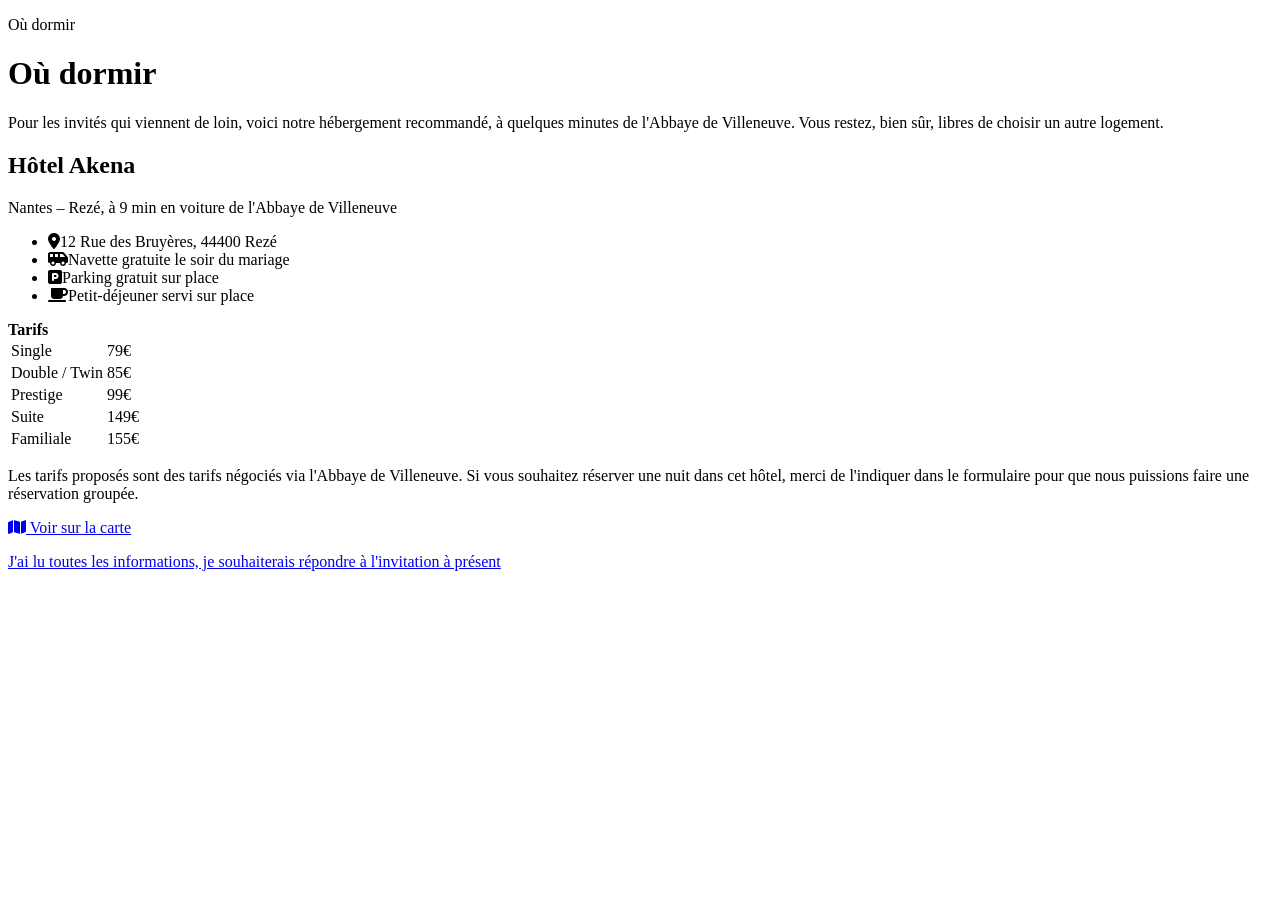
==== hebergement.html @ 142c649a "Add files via upload" ====
<!DOCTYPE html>
<html lang="fr">
<head>
  <meta charset="UTF-8">
  <meta name="viewport" content="width=device-width, initial-scale=1">
  <title>Où dormir - Solène & Vincent</title>
  <meta name="description" content="Mariage de Solène & Vincent — 3 juillet 2027">
  <link rel="preconnect" href="https://fonts.googleapis.com">
  <link rel="preconnect" href="https://fonts.gstatic.com" crossorigin>
  <link href="https://fonts.googleapis.com/css2?family=Great+Vibes&family=Montserrat:wght@400;500;600&family=Playfair+Display:ital,wght@0,400;0,500;0,600;1,400&display=swap" rel="stylesheet">
  <link rel="stylesheet" href="https://cdnjs.cloudflare.com/ajax/libs/font-awesome/6.5.1/css/all.min.css">
  <link rel="stylesheet" href="css/style.css">
  <link rel="icon" href="data:image/svg+xml,%3Csvg xmlns='http://www.w3.org/2000/svg' viewBox='0 0 64 64'%3E%3Ccircle cx='32' cy='32' r='30' fill='%23faf8f2' stroke='%233c5679' stroke-width='2'/%3E%3Ctext x='32' y='40' font-family='Georgia' font-size='22' fill='%233c5679' text-anchor='middle'%3ES%7CV%3C/text%3E%3C/svg%3E">
</head>
<body>
<header id="site-header"></header>
<main>
<div class="page-intro">
  <p class="eyebrow">Où dormir</p>
  <h1>Où dormir</h1>
  <p class="lead">Pour les invités qui viennent de loin, voici notre hébergement recommandé, à quelques minutes de l'Abbaye de Villeneuve. Vous restez, bien sûr, libres de choisir un autre logement.</p>
</div>
<section>
  <div class="container">
    <div class="feature">
      <div class="feature-img" data-bg="images/hotel.jpg|https://files.cdn-files-a.com/uploads/12627995/normal_6af47a6040225.jpg" role="img" aria-label="Hôtel Akena"></div>
      <div class="feature-body">
        <h2>Hôtel Akena</h2>
        <p class="sub">Nantes – Rezé, à 9 min en voiture de l'Abbaye de Villeneuve</p>
        <ul class="info-list">
          <li><i class="fa-solid fa-location-dot"></i><span>12 Rue des Bruyères, 44400 Rezé</span></li>
          <li><i class="fa-solid fa-van-shuttle"></i><span>Navette gratuite le soir du mariage</span></li>
          <li><i class="fa-solid fa-square-parking"></i><span>Parking gratuit sur place</span></li>
          <li><i class="fa-solid fa-mug-saucer"></i><span>Petit-déjeuner servi sur place</span></li>
        </ul>
        <div class="prices"><strong>Tarifs</strong><table><tr><td>Single</td><td>79€</td></tr><tr><td>Double / Twin</td><td>85€</td></tr><tr><td>Prestige</td><td>99€</td></tr><tr><td>Suite</td><td>149€</td></tr><tr><td>Familiale</td><td>155€</td></tr></table></div>
        <p class="note">Les tarifs proposés sont des tarifs négociés via l'Abbaye de Villeneuve. Si vous souhaitez réserver une nuit dans cet hôtel, merci de l'indiquer dans le formulaire pour que nous puissions faire une réservation groupée.</p>
        <p><a class="map-link" target="_blank" rel="noopener" href="https://www.google.com/maps/search/?api=1&amp;query=12+Rue+des+Bruy%C3%A8res,+44400+Rez%C3%A9"><i class="fa-solid fa-map"></i> Voir sur la carte</a></p>
      </div>
    </div>
  </div>
</section>
<section class="cta"><a href="rsvp.html" class="btn">J'ai lu toutes les informations, je souhaiterais répondre à l'invitation à présent</a></section>
</main>
<footer id="site-footer"></footer>
<script src="js/main.js"></script>
</body>
</html>
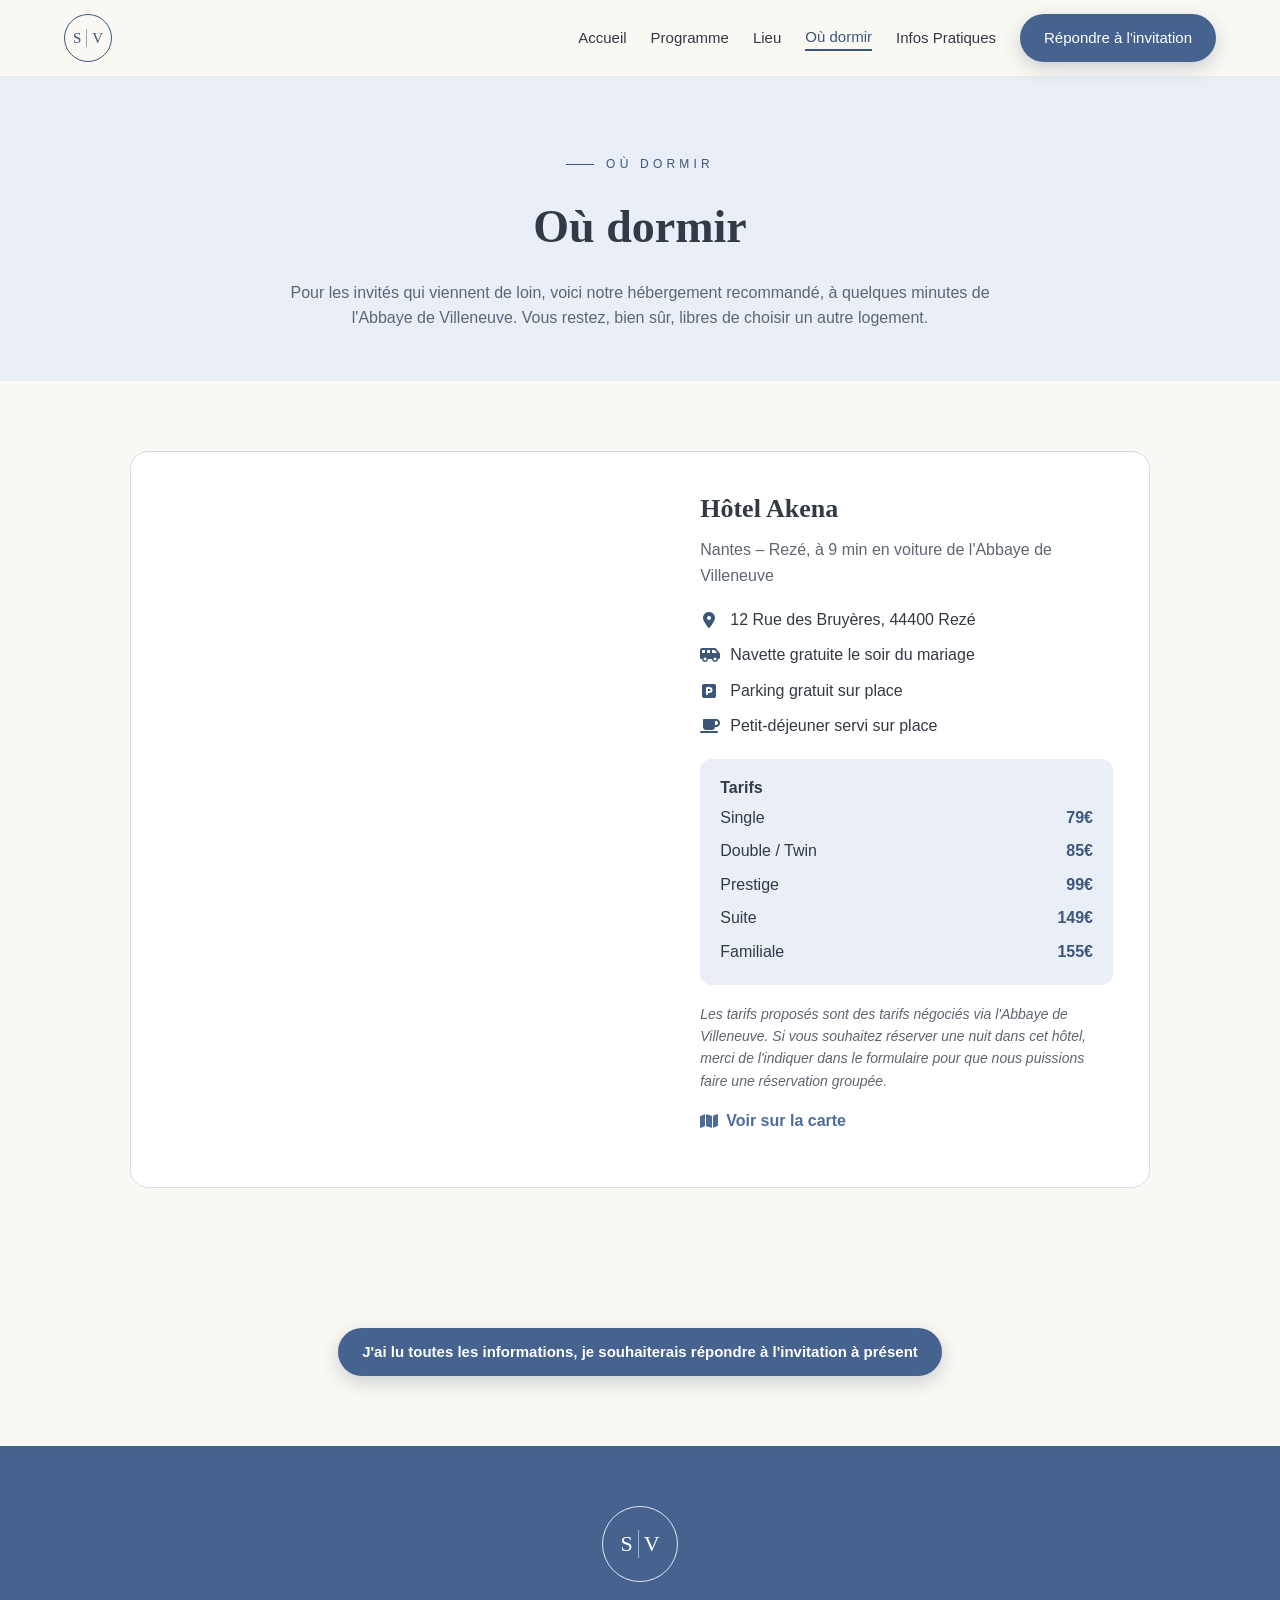
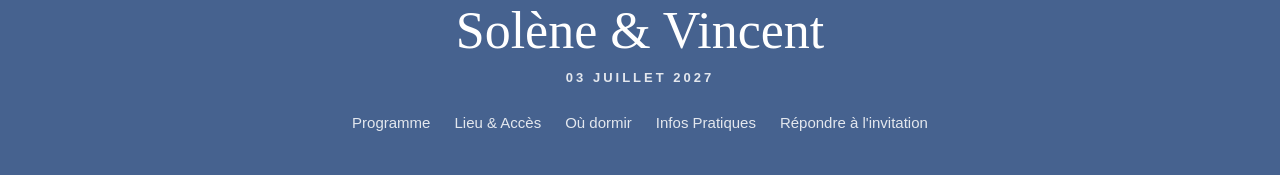
==== commit 0b604695: "Add files via upload" ====
--- a/hebergement.html
+++ b/hebergement.html
@@ -9,7 +9,7 @@
   <link rel="preconnect" href="https://fonts.gstatic.com" crossorigin>
   <link href="https://fonts.googleapis.com/css2?family=Great+Vibes&family=Montserrat:wght@400;500;600&family=Playfair+Display:ital,wght@0,400;0,500;0,600;1,400&display=swap" rel="stylesheet">
   <link rel="stylesheet" href="https://cdnjs.cloudflare.com/ajax/libs/font-awesome/6.5.1/css/all.min.css">
-  <link rel="stylesheet" href="css/style.css">
+  <link rel="stylesheet" href="style.css">
   <link rel="icon" href="data:image/svg+xml,%3Csvg xmlns='http://www.w3.org/2000/svg' viewBox='0 0 64 64'%3E%3Ccircle cx='32' cy='32' r='30' fill='%23faf8f2' stroke='%233c5679' stroke-width='2'/%3E%3Ctext x='32' y='40' font-family='Georgia' font-size='22' fill='%233c5679' text-anchor='middle'%3ES%7CV%3C/text%3E%3C/svg%3E">
 </head>
 <body>
@@ -23,7 +23,7 @@
 <section>
   <div class="container">
     <div class="feature">
-      <div class="feature-img" data-bg="images/hotel.jpg|https://files.cdn-files-a.com/uploads/12627995/normal_6af47a6040225.jpg" role="img" aria-label="Hôtel Akena"></div>
+      <div class="feature-img" data-bg="hotel.jpg|https://files.cdn-files-a.com/uploads/12627995/normal_6af47a6040225.jpg" role="img" aria-label="Hôtel Akena"></div>
       <div class="feature-body">
         <h2>Hôtel Akena</h2>
         <p class="sub">Nantes – Rezé, à 9 min en voiture de l'Abbaye de Villeneuve</p>
@@ -43,6 +43,6 @@
 <section class="cta"><a href="rsvp.html" class="btn">J'ai lu toutes les informations, je souhaiterais répondre à l'invitation à présent</a></section>
 </main>
 <footer id="site-footer"></footer>
-<script src="js/main.js"></script>
+<script src="main.js"></script>
 </body>
 </html>
--- a/style.css
+++ b/style.css
@@ -0,0 +1,230 @@
+:root {
+  --cream: #faf8f2;
+  --cream-2: #f3efe4;
+  --blue: #3c5679;
+  --blue-btn: #46628f;
+  --blue-light: #e9eef7;
+  --link: #4e6d9c;
+  --text: #323a45;
+  --muted: #5d6673;
+  --border: #d6dbe5;
+  --radius: 18px;
+  --serif: "Playfair Display", Georgia, serif;
+  --script: "Great Vibes", cursive;
+  --sans: "Montserrat", Arial, sans-serif;
+}
+
+* { box-sizing: border-box; }
+html { scroll-behavior: smooth; }
+body {
+  margin: 0;
+  font-family: var(--sans);
+  color: var(--text);
+  background: var(--cream);
+  line-height: 1.6;
+}
+img { max-width: 100%; display: block; }
+a { color: var(--link); text-decoration: none; }
+a:hover { text-decoration: underline; }
+
+/* ---------- Header ---------- */
+.site-header {
+  position: sticky; top: 0; z-index: 50;
+  background: rgba(250, 248, 242, 0.92);
+  backdrop-filter: blur(8px);
+  border-bottom: 1px solid rgba(60, 86, 121, 0.08);
+}
+.header-inner {
+  max-width: 1200px; margin: 0 auto;
+  display: flex; align-items: center; justify-content: space-between;
+  padding: 14px 24px;
+}
+.monogram {
+  width: 48px; height: 48px; border-radius: 50%;
+  border: 1px solid var(--blue);
+  display: flex; align-items: center; justify-content: center;
+  font-family: var(--serif); color: var(--blue); font-size: 15px;
+  gap: 5px; text-decoration: none !important;
+}
+.monogram i { width: 1px; height: 18px; background: var(--blue); opacity: .5; }
+.nav { display: flex; align-items: center; gap: 24px; }
+.nav a { color: var(--text); font-size: 15px; font-weight: 500; }
+.nav a.active { color: var(--blue); border-bottom: 2px solid var(--blue); }
+.nav a:hover { text-decoration: none; color: var(--blue); }
+.btn {
+  display: inline-block;
+  background: var(--blue-btn); color: #fff !important;
+  border: 0; border-radius: 999px;
+  padding: 12px 24px; font-family: var(--sans); font-weight: 600; font-size: 15px;
+  box-shadow: 0 6px 18px rgba(60, 86, 121, 0.25);
+  cursor: pointer; transition: transform .15s, background .15s;
+  text-align: center;
+}
+.btn:hover { background: var(--blue); transform: translateY(-1px); text-decoration: none; }
+.nav .btn { color: #fff; }
+.menu-toggle {
+  display: none; background: none; border: 0; font-size: 24px; color: var(--blue); cursor: pointer;
+}
+
+/* ---------- Hero (accueil) ---------- */
+.hero {
+  position: relative; min-height: calc(100vh - 77px);
+  display: flex; align-items: center; justify-content: center; text-align: center;
+  padding: 40px 16px 60px; overflow: hidden;
+}
+.hero-bg {
+  position: absolute; inset: 0;
+  background-size: cover; background-position: center;
+  filter: grayscale(.35);
+}
+.hero-bg::after {
+  content: ""; position: absolute; inset: 0;
+  background: rgba(241, 244, 248, 0.68);
+}
+.hero-content { position: relative; z-index: 1; }
+.eyebrow {
+  font-size: 14px; font-weight: 500; letter-spacing: 4.2px;
+  text-transform: uppercase; color: var(--blue); margin: 0 0 8px;
+}
+.hero h1 {
+  font-family: var(--script); font-weight: 400; color: var(--blue);
+  font-size: clamp(56px, 10vw, 96px); line-height: 1.1; margin: 0 0 120px;
+  text-shadow: 0 2px 10px rgba(255,255,255,.6);
+}
+.hero .date { font-family: var(--serif); font-size: 26px; color: var(--blue); margin: 0 0 24px; }
+.countdown { display: flex; gap: 16px; justify-content: center; margin-bottom: 48px; }
+.countdown div {
+  width: 80px; padding: 14px 0 10px; border-radius: 14px;
+  background: rgba(255,255,255,.6); border: 1px solid rgba(255,255,255,.9);
+  box-shadow: 0 6px 20px rgba(60,86,121,.12);
+}
+.countdown b { display: block; font-family: var(--serif); font-size: 28px; color: var(--blue); line-height: 1.1; }
+.countdown span { font-size: 11px; letter-spacing: 1.5px; color: var(--muted); }
+.hero .btn { padding: 20px 32px; }
+
+/* ---------- Page intro ---------- */
+.page-intro { background: var(--blue-light); text-align: center; padding: 70px 16px 50px; }
+.page-intro .eyebrow { display: inline-flex; align-items: center; gap: 12px; font-size: 12px; }
+.page-intro .eyebrow::before { content: ""; width: 28px; height: 1px; background: var(--blue); }
+.page-intro h1 { font-family: var(--serif); font-weight: 600; font-size: clamp(32px, 5vw, 46px); margin: 8px 0 16px; color: var(--text); }
+.page-intro p.lead { max-width: 700px; margin: 0 auto; color: var(--muted); }
+
+section { padding: 70px 16px; }
+.container { max-width: 1020px; margin: 0 auto; }
+.section-title { font-family: var(--serif); font-weight: 600; text-align: center; font-size: clamp(28px, 4vw, 38px); margin: 0 0 40px; }
+.bg-light { background: var(--blue-light); }
+
+/* ---------- Timeline ---------- */
+.timeline { max-width: 680px; margin: 0 auto; position: relative; padding-left: 0; list-style: none; }
+.timeline li { position: relative; padding: 0 0 36px 70px; }
+.timeline li::before {
+  content: ""; position: absolute; left: 21px; top: 44px; bottom: 0; width: 1px; background: var(--border);
+}
+.timeline li:last-child::before { display: none; }
+.timeline .ico {
+  position: absolute; left: 0; top: 0; width: 44px; height: 44px; border-radius: 50%;
+  border: 1px solid var(--border); background: #fff; color: var(--blue);
+  display: flex; align-items: center; justify-content: center; font-size: 16px;
+}
+.timeline h2 { font-family: var(--serif); font-weight: 500; font-size: 19px; color: var(--blue); margin: 8px 0 2px; }
+.timeline p { margin: 0; font-style: italic; font-size: 14px; color: var(--muted); }
+
+/* ---------- Cards ---------- */
+.grid-2 { display: grid; grid-template-columns: repeat(2, 1fr); gap: 24px; }
+.grid-3 { display: grid; grid-template-columns: repeat(3, 1fr); gap: 24px; }
+.card {
+  background: var(--cream); border: 1px solid var(--border); border-radius: var(--radius);
+  padding: 24px; box-shadow: 0 4px 16px rgba(60,86,121,.05);
+}
+.card.blue { background: var(--blue-light); }
+.card h3 { font-family: var(--serif); font-weight: 600; font-size: 19px; margin: 0 0 6px; }
+.card p { margin: 0; color: var(--muted); }
+.card-row { display: flex; gap: 16px; align-items: flex-start; }
+.icon-circle {
+  flex: 0 0 auto; width: 48px; height: 48px; border-radius: 50%;
+  background: var(--blue-light); border: 1px solid var(--border); color: var(--blue);
+  display: flex; align-items: center; justify-content: center; font-size: 17px;
+}
+.card.blue .icon-circle { background: var(--cream); width: 56px; height: 56px; margin-bottom: 24px; }
+.card.tall { padding: 28px; }
+
+/* ---------- Lieu / Hébergement ---------- */
+.feature { display: grid; grid-template-columns: 1.1fr 1fr; gap: 0; border-radius: var(--radius); overflow: hidden; border: 1px solid var(--border); background: #fff; }
+.feature-img { min-height: 360px; background-size: cover; background-position: center; }
+.feature-body { padding: 36px; }
+.feature-body h2, .feature-body h3 { font-family: var(--serif); font-weight: 600; font-size: 26px; margin: 0 0 8px; }
+.feature-body .sub { color: var(--muted); margin: 0 0 18px; }
+.info-list { list-style: none; padding: 0; margin: 0 0 20px; }
+.info-list li { display: flex; gap: 12px; align-items: flex-start; margin-bottom: 10px; }
+.info-list i { color: var(--blue); width: 18px; margin-top: 5px; text-align: center; }
+.prices { margin: 4px 0 18px; padding: 16px 20px; background: var(--blue-light); border-radius: 12px; }
+.prices table { width: 100%; border-collapse: collapse; }
+.prices td { padding: 4px 0; }
+.prices td:last-child { text-align: right; font-weight: 600; color: var(--blue); }
+.note { font-size: 14px; color: var(--muted); font-style: italic; }
+.map-link { display: inline-flex; gap: 8px; align-items: center; font-weight: 600; }
+
+/* ---------- FAQ ---------- */
+.faq { max-width: 820px; margin: 0 auto; }
+.faq details { background: var(--cream); border: 1px solid var(--border); border-radius: 14px; margin-bottom: 12px; }
+.faq summary {
+  cursor: pointer; list-style: none; padding: 18px 22px; font-weight: 600; color: var(--text);
+  display: flex; justify-content: space-between; gap: 16px;
+}
+.faq summary::-webkit-details-marker { display: none; }
+.faq summary::after { content: "+"; color: var(--blue); font-size: 20px; line-height: 1; }
+.faq details[open] summary::after { content: "–"; }
+.faq details p { margin: 0; padding: 0 22px 18px; color: var(--muted); }
+
+.contact { display: grid; grid-template-columns: 1fr 1fr; gap: 24px; padding: 32px; }
+.contact h2 { font-family: var(--serif); font-weight: 600; font-size: 22px; margin: 0 0 10px; }
+.contact strong { display: block; font-weight: 500; }
+.contact .person { margin-bottom: 14px; }
+
+/* ---------- RSVP ---------- */
+.rsvp-wrap { max-width: 680px; margin: 0 auto; }
+.form-card { background: #fff; border: 1px solid var(--border); border-radius: var(--radius); padding: 36px; box-shadow: 0 10px 30px rgba(60,86,121,.08); }
+.field { margin-bottom: 20px; }
+.field label { display: block; font-weight: 600; font-size: 14px; margin-bottom: 6px; }
+.field input, .field select, .field textarea {
+  width: 100%; padding: 12px 14px; border: 1px solid var(--border); border-radius: 10px;
+  font-family: var(--sans); font-size: 15px; color: var(--text); background: var(--cream);
+}
+.field input:focus, .field select:focus, .field textarea:focus { outline: 2px solid var(--blue-btn); outline-offset: 1px; }
+.field textarea { min-height: 100px; resize: vertical; }
+.hidden { display: none; }
+.form-card .btn { width: 100%; padding: 16px; font-size: 16px; }
+.form-msg { margin-top: 18px; padding: 14px 18px; border-radius: 10px; display: none; }
+.form-msg.ok { display: block; background: #e7f3ea; color: #24613a; }
+.form-msg.err { display: block; background: #fbeaea; color: #8a2a2a; }
+
+/* ---------- CTA + Footer ---------- */
+.cta { text-align: center; }
+.site-footer { background: var(--blue-btn); color: #fff; text-align: center; padding: 60px 16px 40px; }
+.site-footer .monogram { margin: 0 auto 18px; width: 76px; height: 76px; border-color: rgba(255,255,255,.85); color: #fff; font-size: 22px; }
+.site-footer .monogram i { background: #fff; height: 28px; }
+.site-footer .names { font-family: var(--script); font-size: 52px; line-height: 1.2; margin: 0; }
+.site-footer .fdate { letter-spacing: 3px; font-size: 13px; font-weight: 600; opacity: .85; margin: 6px 0 22px; }
+.site-footer nav { display: flex; flex-wrap: wrap; gap: 8px 24px; justify-content: center; }
+.site-footer nav a { color: rgba(255,255,255,.85); font-size: 15px; }
+
+/* ---------- Responsive ---------- */
+@media (max-width: 900px) {
+  .grid-3 { grid-template-columns: 1fr 1fr; }
+  .feature { grid-template-columns: 1fr; }
+  .feature-img { min-height: 240px; }
+}
+@media (max-width: 760px) {
+  .menu-toggle { display: block; }
+  .nav {
+    display: none; position: absolute; top: 100%; left: 0; right: 0;
+    flex-direction: column; gap: 14px; padding: 20px; background: var(--cream);
+    border-bottom: 1px solid var(--border);
+  }
+  .nav.open { display: flex; }
+  .grid-2, .grid-3, .contact { grid-template-columns: 1fr; }
+  .hero h1 { margin-bottom: 60px; }
+  .countdown div { width: 72px; }
+  .form-card { padding: 24px; }
+  section { padding: 50px 16px; }
+}
